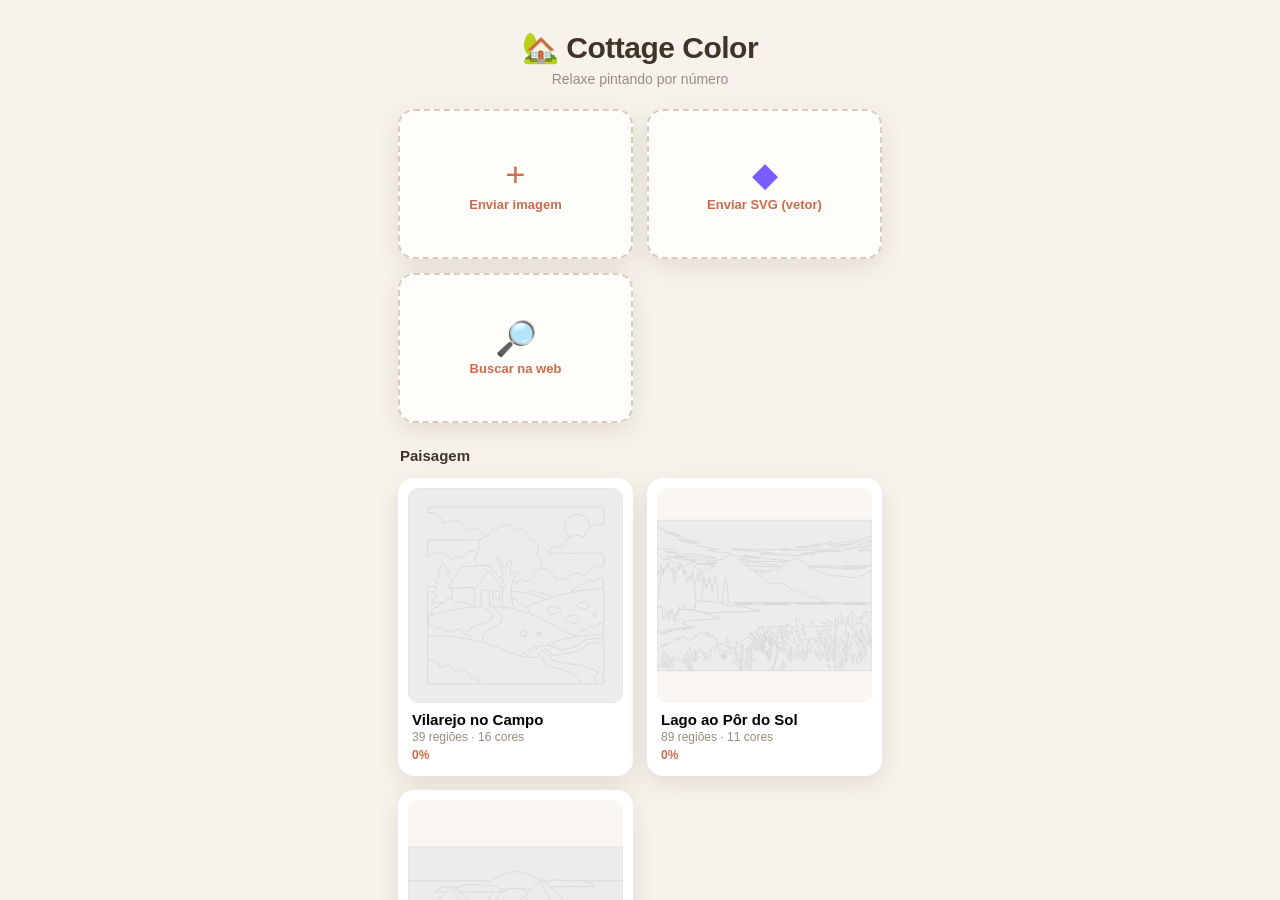
==== index.html @ 09f49cdd "Etapa 3: busca de imagens por tema (Pixabay ilustracoes) - Worker proxy (Cloudflare) que esconde a c" ====
<!DOCTYPE html>
<html lang="pt-BR">
<head>
  <meta charset="UTF-8" />
  <meta name="viewport" content="width=device-width, initial-scale=1, maximum-scale=1, user-scalable=no, viewport-fit=cover" />
  <meta name="theme-color" content="#f7f3ec" />
  <title>Cottage Color</title>
  <!-- PWA: installable + offline (hosted build) -->
  <link rel="manifest" href="manifest.webmanifest" />
  <link rel="icon" href="icons/icon-192.png" />
  <link rel="apple-touch-icon" href="icons/icon-192.png" />
  <meta name="apple-mobile-web-app-capable" content="yes" />
  <meta name="apple-mobile-web-app-status-bar-style" content="default" />
  <meta name="apple-mobile-web-app-title" content="Cottage Color" />
  <meta name="mobile-web-app-capable" content="yes" />
  <link rel="stylesheet" href="src/styles.css" />
</head>
<body>
  <div id="app">

    <!-- Menu / level select -->
    <section id="menu">
      <div class="brand">
        <h1>🏡 Cottage Color</h1>
        <p>Relaxe pintando por número</p>
      </div>
      <div id="menu-grid"></div>
    </section>

    <!-- Game -->
    <section id="game" class="hidden">
      <header class="topbar">
        <button id="back-btn" class="icon-btn" aria-label="Voltar">‹</button>
        <div class="topbar-mid">
          <p id="level-title">—</p>
          <div class="progress-track"><div id="progress-bar"></div></div>
        </div>
        <span id="progress-pct">0%</span>
        <button id="seek-btn" class="icon-btn" aria-label="Achar próxima região">🎯</button>
        <button id="hint-btn" class="icon-btn" aria-label="Dica">💡</button>
        <button id="restart-btn" class="icon-btn" aria-label="Recomeçar">↺</button>
      </header>

      <div id="viewport">
        <div id="stage"></div>
      </div>

      <footer id="palette"></footer>

      <!-- Win overlay: art stays visible (UI hidden), congrats sits at the bottom -->
      <div id="win" class="hidden">
        <div class="win-card">
          <h2>🎉 Concluído!</h2>
          <p>Que obra linda!</p>
          <div class="win-actions">
            <button id="win-share-btn" class="btn-ghost">Compartilhar</button>
            <button id="win-menu-btn" class="btn-primary">Escolher outra</button>
          </div>
        </div>
      </div>
      <div id="confetti"></div>
    </section>

    <!-- Share: composed card of the finished artwork -->
    <section id="share" class="hidden">
      <div class="share-sheet">
        <h2>Compartilhar</h2>
        <div id="share-preview" class="share-preview"><div id="share-spin">Gerando…</div></div>
        <label class="share-toggle"><input type="checkbox" id="share-ba" /> Mostrar antes e depois</label>
        <div class="share-actions">
          <button id="share-do" class="btn-primary">Compartilhar</button>
          <button id="share-dl" class="btn-ghost">Baixar</button>
        </div>
        <p class="share-hint">💡 Dica: toque e segure a imagem para salvar na galeria.</p>
        <button id="share-close" class="btn-text">Fechar</button>
      </div>
    </section>

    <!-- Upload: photo -> board -->
    <section id="upload" class="hidden">
      <div class="sheet">
        <h2>Nova imagem</h2>
        <p class="sheet-hint">💡 Funciona melhor com <b>ilustrações 2D de cores chapadas</b> (ex.: desenhos gerados por IA, cartoon, line-art). Fotos reais muito detalhadas têm resultado imprevisível.</p>
        <div id="up-preview" class="up-preview"></div>
        <p id="up-status" class="up-status">Escolha uma foto para começar.</p>

        <div class="up-control">
          <label for="up-colors">Cores <span id="up-colors-val">24</span></label>
          <input id="up-colors" type="range" min="8" max="40" value="24" />
        </div>

        <div class="up-control">
          <label>Detalhe</label>
          <div id="up-detail" class="seg">
            <button data-detail="low">Menos</button>
            <button data-detail="mid" class="on">Médio</button>
            <button data-detail="high">Mais</button>
          </div>
        </div>

        <div class="up-actions">
          <button id="up-pick" class="btn-ghost">Trocar foto</button>
          <button id="up-play" class="btn-primary" disabled>Jogar</button>
        </div>
        <button id="up-cancel" class="btn-text">Cancelar</button>

        <input id="up-file" type="file" accept="image/*" hidden />
      </div>
    </section>

    <!-- SVG import: vector -> board -->
    <section id="svgimport" class="hidden">
      <div class="sheet">
        <h2>Enviar SVG (vetor)</h2>
        <p class="sheet-hint">💡 Melhor qualidade. Cole ou envie um <b>.svg</b> (ex.: ilustração vetorial gerada por IA). As formas viram regiões e os <b>degradês são preservados</b> — aparecem ao pintar.</p>
        <div id="sv-preview" class="up-preview"></div>
        <p id="sv-status" class="up-status">Cole o código do SVG ou escolha um arquivo.</p>
        <textarea id="sv-text" class="sv-text" placeholder="Cole aqui o conteúdo do arquivo .svg (começa com <svg ...>)"></textarea>
        <div class="up-actions">
          <button id="sv-file-btn" class="btn-ghost">Arquivo…</button>
          <button id="sv-gen" class="btn-ghost">Gerar</button>
          <button id="sv-play" class="btn-primary" disabled>Jogar</button>
        </div>
        <button id="sv-cancel" class="btn-text">Cancelar</button>
        <input id="sv-file" type="file" accept=".svg,.txt,image/svg+xml,text/plain" hidden />
      </div>
    </section>

    <!-- Web search: Pixabay illustrations -> board -->
    <section id="websearch" class="hidden">
      <div class="sheet">
        <h2>Buscar imagem na web</h2>
        <p class="sheet-hint">💡 Busca <b>ilustrações</b> (o estilo que fica melhor no jogo). Digite um tema, escolha uma imagem e jogue.</p>
        <div class="ws-searchbar">
          <input id="ws-q" type="search" placeholder="Ex.: casa de campo, gato, praia…" autocomplete="off" />
          <button id="ws-search" class="btn-primary">Buscar</button>
        </div>
        <p id="ws-status" class="up-status">Digite um tema e toque em Buscar.</p>
        <div id="ws-results" class="ws-results"></div>

        <!-- Chosen image: preview board + play -->
        <div id="ws-make" class="ws-make hidden">
          <div id="ws-preview" class="up-preview"></div>
          <p id="ws-make-status" class="up-status"></p>
          <div class="up-actions">
            <button id="ws-back" class="btn-ghost">← Resultados</button>
            <button id="ws-play" class="btn-primary" disabled>Jogar</button>
          </div>
        </div>

        <button id="ws-cancel" class="btn-text">Cancelar</button>
      </div>
    </section>

  </div>

  <script src="src/boards.js"></script>
  <script src="src/pipeline.js"></script>
  <script src="src/curated.js"></script>
  <script src="src/levels.js"></script>
  <script src="src/game.js"></script>
  <!-- Register the service worker (hosted PWA only; harmless/skipped elsewhere).
       This <script> is stripped from the single-file Artifact bundle by build.js. -->
  <script>
    if ('serviceWorker' in navigator) {
      window.addEventListener('load', function () {
        try { navigator.serviceWorker.register('sw.js').catch(function () {}); } catch (e) {}
      });
    }
  </script>
</body>
</html>
---- src/styles.css ----
:root {
  --bg: #f7f3ec;
  --panel: #ffffff;
  --ink: #40342a;
  --muted: #9a8d7e;
  --accent: #cf6a4c;
  --accent-ink: #ffffff;
  --shadow: 0 8px 24px rgba(80, 60, 40, 0.12);
  --radius: 16px;
}

* { box-sizing: border-box; -webkit-tap-highlight-color: transparent; }

html, body {
  margin: 0;
  height: 100%;
  overscroll-behavior: none;
}

body {
  font-family: -apple-system, BlinkMacSystemFont, "Segoe UI", Roboto, sans-serif;
  background: var(--bg);
  color: var(--ink);
  display: flex;
  justify-content: center;
}

#app {
  width: 100%;
  max-width: 520px;
  height: 100dvh;
  display: flex;
  flex-direction: column;
  position: relative;
  overflow: hidden;
}

.hidden { display: none !important; }

/* ---------------- Menu ---------------- */
#menu {
  padding: 22px 18px 32px;
  overflow-y: auto;
  height: 100%;
}

.brand {
  text-align: center;
  margin: 8px 0 22px;
}
.brand h1 {
  font-size: 30px;
  margin: 0;
  letter-spacing: -0.5px;
}
.brand p {
  margin: 6px 0 0;
  color: var(--muted);
  font-size: 14px;
}

#menu-grid {
  display: grid;
  grid-template-columns: 1fr 1fr;
  gap: 14px;
}

.card {
  border: none;
  background: var(--panel);
  border-radius: var(--radius);
  box-shadow: var(--shadow);
  padding: 10px;
  cursor: pointer;
  display: flex;
  flex-direction: column;
  gap: 8px;
  text-align: left;
  transition: transform 0.12s ease;
}
.card:active { transform: scale(0.97); }

.thumb {
  width: 100%;
  aspect-ratio: 1 / 1;
  border-radius: 10px;
  background: #faf7f2;
  display: block;
}

.card-meta { display: flex; flex-direction: column; gap: 2px; padding: 0 4px 4px; }
.card-title { font-weight: 700; font-size: 15px; }
.card-sub { font-size: 12px; color: var(--muted); }
.card-progress { font-size: 12px; color: var(--accent); font-weight: 600; margin-top: 2px; }

/* upload tile + delete affordance on custom cards */
.card { position: relative; }
.card-add {
  align-items: center;
  justify-content: center;
  gap: 6px;
  color: var(--accent);
  border: 2px dashed #d8cdbd;
  background: #fffdf9;
  min-height: 150px;
}
.add-plus { font-size: 34px; line-height: 1; font-weight: 300; }
.add-label { font-size: 13px; font-weight: 700; }
.card-del {
  position: absolute;
  top: 6px; right: 6px;
  width: 24px; height: 24px;
  border-radius: 99px;
  background: rgba(64, 52, 42, 0.62);
  color: #fff;
  font-size: 13px;
  line-height: 24px;
  text-align: center;
}

/* ---------------- Upload overlay ---------------- */
#upload {
  position: absolute;
  inset: 0;
  z-index: 8;
  background: rgba(64, 52, 42, 0.5);
  backdrop-filter: blur(2px);
  display: flex;
  align-items: flex-end;
  justify-content: center;
}
.sheet {
  width: 100%;
  max-width: 520px;
  background: var(--panel);
  border-radius: 22px 22px 0 0;
  padding: 20px 20px calc(20px + env(safe-area-inset-bottom));
  box-shadow: var(--shadow);
  animation: rise 0.3s ease;
  max-height: 92%;
  overflow-y: auto;
}
.sheet h2 { margin: 0 0 14px; font-size: 20px; text-align: center; }
.up-preview {
  width: 100%;
  aspect-ratio: 4 / 3;
  background: #f2ede4;
  border-radius: 14px;
  display: flex;
  align-items: center;
  justify-content: center;
  overflow: hidden;
}
.preview-svg { max-width: 100%; max-height: 100%; display: block; }
.sv-text {
  width: 100%;
  min-height: 84px;
  max-height: 180px;
  resize: vertical;
  box-sizing: border-box;
  margin-top: 12px;
  padding: 10px;
  border: 1px solid #ded4c6;
  border-radius: 12px;
  background: #fff;
  color: #3a3a3a;
  font-family: ui-monospace, Menlo, Consolas, monospace;
  font-size: 12px;
  line-height: 1.4;
}
.card-add-svg .add-plus { color: #7a5cff; }
.sheet-hint {
  margin: -4px 0 12px;
  padding: 10px 12px;
  background: #f4efe6;
  border-radius: 10px;
  color: var(--muted);
  font-size: 12.5px;
  line-height: 1.45;
}
.sheet-hint b { color: var(--ink, #3a3a3a); font-weight: 600; }
.up-status {
  text-align: center;
  color: var(--muted);
  font-size: 13px;
  margin: 10px 0 4px;
  font-variant-numeric: tabular-nums;
}
.up-control { margin: 14px 0; }
.up-control > label {
  display: block;
  font-size: 13px;
  font-weight: 700;
  margin-bottom: 8px;
  color: var(--ink);
}
#up-colors { width: 100%; accent-color: var(--accent); }
.seg { display: flex; gap: 8px; }
.seg button {
  flex: 1;
  padding: 10px;
  border: 1px solid #e4ddd2;
  background: #f7f3ec;
  border-radius: 10px;
  font-size: 13px;
  font-weight: 600;
  color: var(--ink);
  cursor: pointer;
}
.seg button.on { background: var(--accent); color: #fff; border-color: var(--accent); }
.up-actions { display: flex; gap: 10px; margin-top: 18px; }
.up-actions .btn-primary { flex: 1; }

/* Web search (Etapa 3) — Pixabay illustrations */
.ws-searchbar { display: flex; gap: 8px; margin-bottom: 4px; }
.ws-searchbar input {
  flex: 1;
  min-width: 0;
  padding: 12px 14px;
  border: 1px solid #e4ddd2;
  border-radius: 10px;
  background: #f7f3ec;
  font-size: 15px;
  color: var(--ink);
}
.ws-searchbar .btn-primary { flex: 0 0 auto; padding: 12px 18px; }
.ws-results {
  display: grid;
  grid-template-columns: repeat(3, 1fr);
  gap: 8px;
  max-height: 46vh;
  overflow-y: auto;
  margin-top: 6px;
}
.ws-results:empty { display: none; }
.ws-thumb {
  position: relative;
  aspect-ratio: 1 / 1;
  border-radius: 10px;
  overflow: hidden;
  border: 2px solid transparent;
  background: #f2ede4;
  cursor: pointer;
  padding: 0;
}
.ws-thumb img { width: 100%; height: 100%; object-fit: cover; display: block; }
.ws-thumb.sel { border-color: var(--accent); }
.ws-make { margin-top: 12px; }
.btn-ghost {
  flex: 1;
  border: 1px solid #e4ddd2;
  background: #f7f3ec;
  color: var(--ink);
  padding: 13px;
  border-radius: 14px;
  font-size: 15px;
  font-weight: 700;
  cursor: pointer;
}
.btn-primary:disabled { opacity: 0.4; cursor: default; }
.btn-text {
  display: block;
  width: 100%;
  margin-top: 10px;
  border: none;
  background: none;
  color: var(--muted);
  font-size: 14px;
  padding: 8px;
  cursor: pointer;
}

/* ---------------- Game ---------------- */
#game { height: 100%; display: flex; flex-direction: column; }

.topbar {
  display: flex;
  align-items: center;
  gap: 12px;
  padding: 12px 14px;
  background: var(--panel);
  box-shadow: 0 2px 8px rgba(80, 60, 40, 0.06);
  z-index: 3;
}
.icon-btn {
  border: none;
  background: #f0ebe3;
  color: var(--ink);
  width: 38px; height: 38px;
  border-radius: 12px;
  font-size: 18px;
  cursor: pointer;
  flex: none;
}
.icon-btn:active { background: #e4ddd2; }

.topbar-mid { flex: 1; min-width: 0; }
#level-title {
  font-size: 15px;
  font-weight: 700;
  margin: 0 0 6px;
  white-space: nowrap;
  overflow: hidden;
  text-overflow: ellipsis;
}
.progress-track {
  height: 8px;
  background: #ece5da;
  border-radius: 99px;
  overflow: hidden;
}
#progress-bar {
  height: 100%;
  width: 0%;
  background: linear-gradient(90deg, #8fbf5f, #cf6a4c);
  transition: width 0.3s ease;
}
#progress-pct {
  font-size: 12px;
  color: var(--muted);
  font-weight: 600;
  flex: none;
}

#viewport {
  flex: 1;
  position: relative;
  overflow: hidden;
  background: #efe9df;
  touch-action: none;
}
#stage {
  position: absolute;
  inset: 0;
  transform-origin: 0 0;
  display: flex;
  align-items: center;
  justify-content: center;
  padding: 14px;
}
#art {
  width: 100%;
  max-width: 100%;
  max-height: 100%;
  aspect-ratio: 1 / 1;
  background: #fff;
  border-radius: 12px;
  box-shadow: var(--shadow);
}

.region { transition: fill 0.2s ease; cursor: pointer; }
/* Selected-color regions get a crisper outline on top of the hatch fill so the
   target cells read clearly. Unpainted regions stay fully opaque (no dimming). */
/* Target (hatched) regions: no border — the hatch fill plus the black ink
   contour already mark them; a thick outline crowded out small regions. */
.region.target { stroke: none; }
.region.filled { cursor: default; }
.region.pop { animation: pop 0.32s ease; }
.region.wrong { animation: shake 0.3s ease; }

@keyframes pop {
  0% { transform: scale(1); transform-box: fill-box; transform-origin: center; }
  40% { transform: scale(1.08); transform-box: fill-box; transform-origin: center; }
  100% { transform: scale(1); transform-box: fill-box; transform-origin: center; }
}
@keyframes shake {
  0%,100% { transform: translateX(0); }
  25% { transform: translateX(-1.2px); }
  75% { transform: translateX(1.2px); }
}

/* Seek highlight: a bright pulsing outline that points out the next region. */
.region.seek {
  animation: seek 0.5s ease-in-out 3;
  stroke: #cf6a4c;
}
@keyframes seek {
  0%, 100% { stroke-width: 0.5; }
  50% { stroke-width: 2.4; }
}

.region-num {
  /* --fs is the region-fitted base size; --nz counter-scales it against the
     zoom so the digit keeps a small, constant on-screen size. Hidden until the
     board is zoomed in (see #art.show-nums) — a clean, uncluttered normal view. */
  font-size: calc(var(--fs, 3) * var(--nz, 1) * 1px);
  fill: #8a8175;
  text-anchor: middle;
  dominant-baseline: central;
  pointer-events: none;
  font-weight: 600;
  user-select: none;
  opacity: 0;
  transition: opacity 0.12s ease;
}
#art.show-nums .region-num { opacity: 1; }

/* ---------------- Palette ---------------- */
#palette {
  display: flex;
  gap: 10px;
  padding: 12px 14px calc(12px + env(safe-area-inset-bottom));
  overflow-x: auto;
  background: var(--panel);
  box-shadow: 0 -2px 10px rgba(80, 60, 40, 0.06);
  z-index: 3;
}
.swatch {
  position: relative;
  flex: none;
  width: 52px; height: 52px;
  border-radius: 14px;
  border: 3px solid transparent;
  background: var(--c);
  cursor: pointer;
  display: flex;
  align-items: center;
  justify-content: center;
  transition: transform 0.12s ease, border-color 0.12s ease;
}
.swatch-num {
  font-weight: 800;
  font-size: 18px;
  color: rgba(0, 0, 0, 0.55);
  mix-blend-mode: hard-light;
}
.swatch-count {
  position: absolute;
  top: -6px; right: -6px;
  min-width: 18px; height: 18px;
  padding: 0 4px;
  border-radius: 99px;
  background: var(--ink);
  color: #fff;
  font-size: 11px;
  font-weight: 700;
  display: flex;
  align-items: center;
  justify-content: center;
}
.swatch.active { border-color: var(--ink); transform: translateY(-4px); }
.swatch.done { opacity: 0.35; }
.swatch.done .swatch-count { display: none; }
.swatch.done::after {
  content: "✓";
  position: absolute;
  font-size: 22px;
  color: #fff;
  text-shadow: 0 1px 2px rgba(0,0,0,0.35);
}

/* ---------------- Win overlay ---------------- */
/* Completion: hide the game UI so the finished artwork shows clean. */
#game.complete #palette,
#game.complete #seek-btn,
#game.complete #hint-btn,
#game.complete #restart-btn { display: none; }
#game.complete #viewport { background: #fbf8f2; }

#win {
  position: absolute;
  inset: 0;
  display: flex;
  align-items: flex-end;         /* card sits at the bottom, art stays visible */
  justify-content: center;
  padding: 18px;
  pointer-events: none;          /* only the card is interactive */
  z-index: 5;
}
.win-card {
  background: var(--panel);
  border-radius: 20px;
  padding: 18px 20px calc(16px + env(safe-area-inset-bottom));
  text-align: center;
  box-shadow: 0 6px 26px rgba(60, 45, 30, 0.25);
  animation: rise 0.4s ease;
  width: 100%;
  max-width: 420px;
  pointer-events: auto;
}
.win-card h2 { margin: 0 0 4px; font-size: 22px; }
.win-card p { margin: 0 0 14px; color: var(--muted); }
.win-actions { display: flex; gap: 10px; }
.win-actions .btn-ghost { flex: 1; }
.win-actions .btn-primary { flex: 1; }

/* Acervo category headers */
.menu-section {
  grid-column: 1 / -1;
  margin: 10px 2px 0;
  font-size: 15px;
  font-weight: 700;
  color: var(--ink, #4a4038);
}
.menu-section:first-child { margin-top: 0; }

/* Share overlay */
#share {
  position: absolute;
  inset: 0;
  background: rgba(48, 40, 32, 0.6);
  backdrop-filter: blur(3px);
  display: flex;
  align-items: center;
  justify-content: center;
  padding: 16px;
  z-index: 10;
}
.share-sheet {
  background: var(--panel);
  border-radius: 22px;
  padding: 18px 18px calc(14px + env(safe-area-inset-bottom));
  width: 100%;
  max-width: 440px;
  max-height: 92vh;
  overflow-y: auto;
  text-align: center;
  box-shadow: 0 8px 30px rgba(40, 30, 20, 0.35);
  animation: rise 0.35s ease;
}
.share-sheet h2 { margin: 0 0 12px; font-size: 20px; }
.share-preview {
  background: #efe7d8;
  border-radius: 14px;
  min-height: 180px;
  display: flex;
  align-items: center;
  justify-content: center;
  overflow: hidden;
}
.share-preview img { width: 100%; height: auto; display: block; }
#share-spin { color: var(--muted); font-size: 14px; padding: 40px; }
.share-toggle {
  display: flex; align-items: center; justify-content: center; gap: 8px;
  margin: 14px 0 4px; font-size: 14px; color: var(--ink, #4a4038); cursor: pointer;
}
.share-toggle input { width: 18px; height: 18px; accent-color: var(--accent); }
.share-actions { display: flex; gap: 10px; margin-top: 12px; }
.share-actions .btn-primary, .share-actions .btn-ghost { flex: 1; }
.share-hint { margin: 12px 0 4px; color: var(--muted); font-size: 12.5px; }
.btn-primary {
  border: none;
  background: var(--accent);
  color: var(--accent-ink);
  padding: 13px 26px;
  border-radius: 14px;
  font-size: 15px;
  font-weight: 700;
  cursor: pointer;
}
.btn-primary:active { filter: brightness(0.95); }

@keyframes rise {
  from { transform: translateY(16px); opacity: 0; }
  to { transform: translateY(0); opacity: 1; }
}

/* ---------------- Confetti ---------------- */
#confetti { position: absolute; inset: 0; pointer-events: none; z-index: 6; overflow: hidden; }
.confetti-piece {
  position: absolute;
  top: -12px;
  width: 9px; height: 14px;
  border-radius: 2px;
  animation: fall linear forwards;
}
@keyframes fall {
  to { transform: translateY(110vh) rotate(540deg); opacity: 0.9; }
}
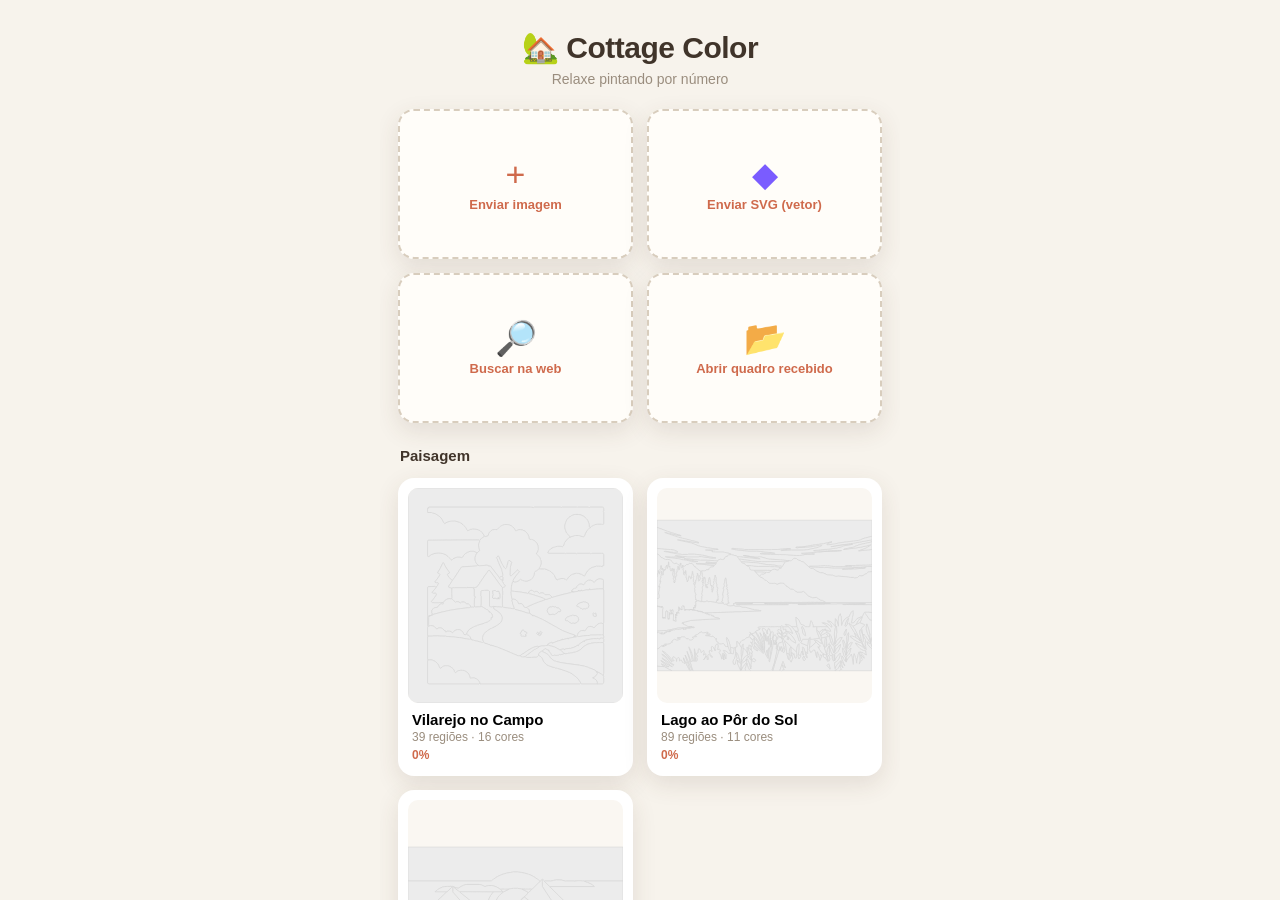
==== commit f71b085e: "Compartilhar quadro jogavel: enviar para um amigo (link ou arquivo) - Botao 📤 nos cards de 'Minhas i" ====
--- a/index.html
+++ b/index.html
@@ -85,6 +85,11 @@
         <p id="up-status" class="up-status">Escolha uma foto para começar.</p>
 
         <div class="up-control">
+          <label for="up-title">Nome</label>
+          <input id="up-title" class="name-input" type="text" maxlength="40" placeholder="Minha imagem" value="Minha imagem" />
+        </div>
+
+        <div class="up-control">
           <label for="up-colors">Cores <span id="up-colors-val">24</span></label>
           <input id="up-colors" type="range" min="8" max="40" value="24" />
         </div>
@@ -115,6 +120,10 @@
         <p class="sheet-hint">💡 Melhor qualidade. Cole ou envie um <b>.svg</b> (ex.: ilustração vetorial gerada por IA). As formas viram regiões e os <b>degradês são preservados</b> — aparecem ao pintar.</p>
         <div id="sv-preview" class="up-preview"></div>
         <p id="sv-status" class="up-status">Cole o código do SVG ou escolha um arquivo.</p>
+        <div class="up-control">
+          <label for="sv-title">Nome</label>
+          <input id="sv-title" class="name-input" type="text" maxlength="40" placeholder="Meu vetor" value="Meu vetor" />
+        </div>
         <textarea id="sv-text" class="sv-text" placeholder="Cole aqui o conteúdo do arquivo .svg (começa com <svg ...>)"></textarea>
         <div class="up-actions">
           <button id="sv-file-btn" class="btn-ghost">Arquivo…</button>
@@ -138,10 +147,25 @@
         <p id="ws-status" class="up-status">Digite um tema e toque em Buscar.</p>
         <div id="ws-results" class="ws-results"></div>
 
-        <!-- Chosen image: preview board + play -->
+        <!-- Chosen image: preview board + controls + play -->
         <div id="ws-make" class="ws-make hidden">
           <div id="ws-preview" class="up-preview"></div>
           <p id="ws-make-status" class="up-status"></p>
+
+          <div class="up-control">
+            <label for="ws-colors">Cores <span id="ws-colors-val">24</span></label>
+            <input id="ws-colors" type="range" min="8" max="40" value="24" />
+          </div>
+
+          <div class="up-control">
+            <label>Dificuldade</label>
+            <div id="ws-detail" class="seg">
+              <button data-detail="low">Fácil</button>
+              <button data-detail="mid" class="on">Médio</button>
+              <button data-detail="high">Difícil</button>
+            </div>
+          </div>
+
           <div class="up-actions">
             <button id="ws-back" class="btn-ghost">← Resultados</button>
             <button id="ws-play" class="btn-primary" disabled>Jogar</button>
@@ -151,6 +175,22 @@
         <button id="ws-cancel" class="btn-text">Cancelar</button>
       </div>
     </section>
+
+    <!-- Send a playable board to a friend (link or file) -->
+    <section id="boardshare" class="hidden">
+      <div class="share-sheet">
+        <h2>Enviar para um amigo jogar</h2>
+        <p class="share-hint">Seu amigo recebe o <b>quadro para pintar do zero</b> (não a foto pronta).</p>
+        <div class="share-actions">
+          <button id="bs-link" class="btn-primary">Enviar link</button>
+          <button id="bs-file" class="btn-ghost">Salvar arquivo</button>
+        </div>
+        <p id="bs-status" class="up-status">Link: abre pronto no celular do amigo. Arquivo: o amigo importa no app.</p>
+        <button id="bs-close" class="btn-text">Fechar</button>
+      </div>
+    </section>
+
+    <input id="board-file" type="file" accept=".json,.ccb,application/json" hidden />
 
   </div>
 
--- a/src/styles.css
+++ b/src/styles.css
@@ -116,6 +116,37 @@
   font-size: 13px;
   line-height: 24px;
   text-align: center;
+}
+.card-rename {
+  position: absolute;
+  top: 6px; right: 34px;
+  width: 24px; height: 24px;
+  border-radius: 99px;
+  background: rgba(64, 52, 42, 0.62);
+  color: #fff;
+  font-size: 12px;
+  line-height: 24px;
+  text-align: center;
+}
+.card-share {
+  position: absolute;
+  top: 6px; right: 62px;
+  width: 24px; height: 24px;
+  border-radius: 99px;
+  background: rgba(64, 52, 42, 0.62);
+  color: #fff;
+  font-size: 12px;
+  line-height: 24px;
+  text-align: center;
+}
+.name-input {
+  width: 100%;
+  padding: 11px 12px;
+  border: 1px solid #e4ddd2;
+  border-radius: 10px;
+  background: #f7f3ec;
+  font-size: 15px;
+  color: var(--ink);
 }
 
 /* ---------------- Upload overlay ---------------- */
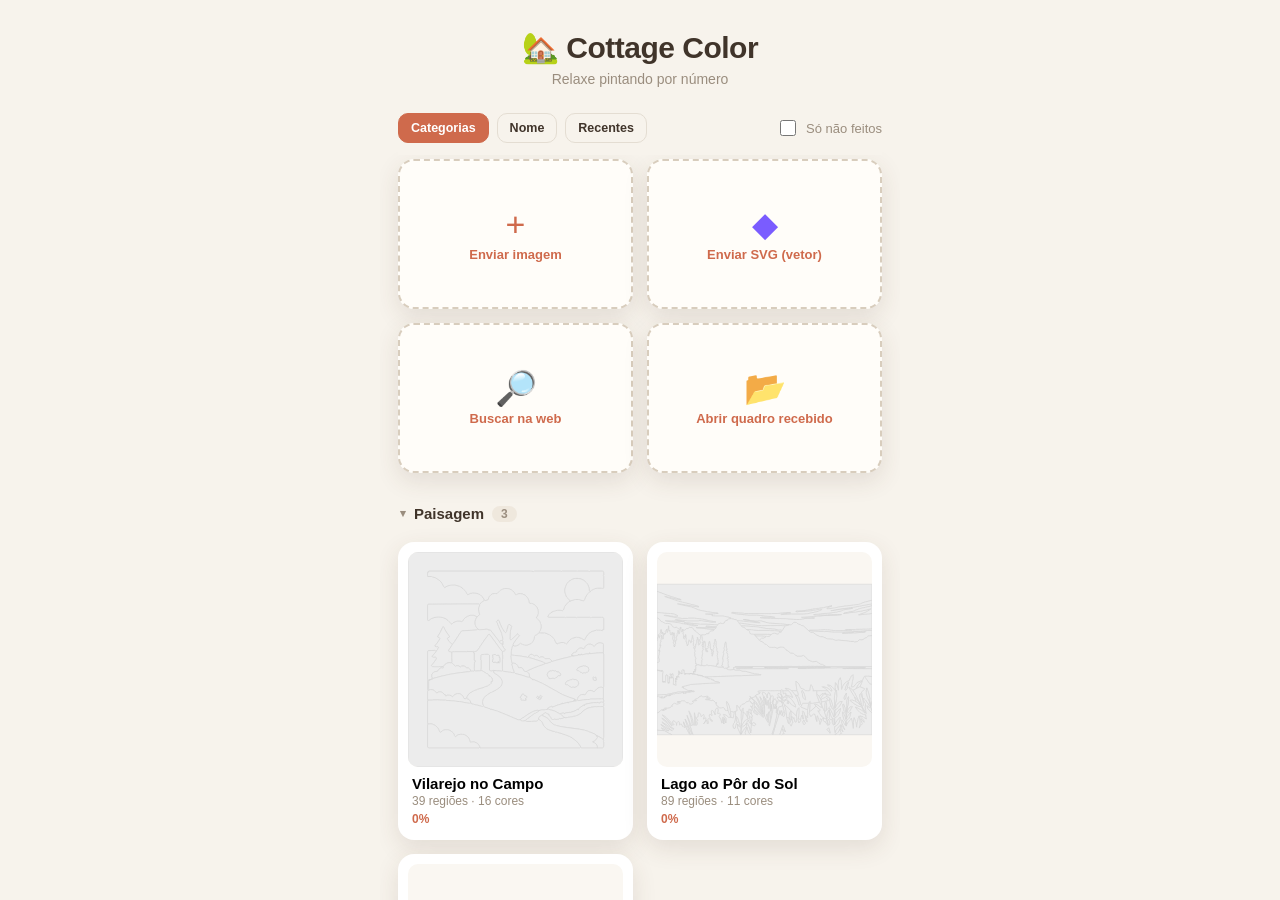
==== commit d64e4225: "Home: modos de visualizacao, filtro e categorias colapsaveis + controles padronizados - Controles pa" ====
--- a/index.html
+++ b/index.html
@@ -24,6 +24,14 @@
         <h1>🏡 Cottage Color</h1>
         <p>Relaxe pintando por número</p>
       </div>
+      <div id="menu-tools">
+        <div class="seg seg-sm" id="menu-sort">
+          <button data-sort="cat" class="on">Categorias</button>
+          <button data-sort="name">Nome</button>
+          <button data-sort="date">Recentes</button>
+        </div>
+        <label class="menu-todo"><input type="checkbox" id="menu-todo" /> Só não feitos</label>
+      </div>
       <div id="menu-grid"></div>
     </section>
 
@@ -95,11 +103,11 @@
         </div>
 
         <div class="up-control">
-          <label>Detalhe</label>
+          <label>Nível de detalhes</label>
           <div id="up-detail" class="seg">
-            <button data-detail="low">Menos</button>
+            <button data-detail="low">Baixo</button>
             <button data-detail="mid" class="on">Médio</button>
-            <button data-detail="high">Mais</button>
+            <button data-detail="high">Alto</button>
           </div>
         </div>
 
@@ -158,11 +166,11 @@
           </div>
 
           <div class="up-control">
-            <label>Dificuldade</label>
+            <label>Nível de detalhes</label>
             <div id="ws-detail" class="seg">
-              <button data-detail="low">Fácil</button>
+              <button data-detail="low">Baixo</button>
               <button data-detail="mid" class="on">Médio</button>
-              <button data-detail="high">Difícil</button>
+              <button data-detail="high">Alto</button>
             </div>
           </div>
 
--- a/src/styles.css
+++ b/src/styles.css
@@ -518,12 +518,60 @@
 /* Acervo category headers */
 .menu-section {
   grid-column: 1 / -1;
-  margin: 10px 2px 0;
+  display: flex;
+  align-items: center;
+  gap: 8px;
+  width: 100%;
+  margin: 12px 0 0;
+  padding: 6px 2px;
+  border: none;
+  background: none;
   font-size: 15px;
   font-weight: 700;
   color: var(--ink, #4a4038);
+  cursor: pointer;
+  text-align: left;
 }
 .menu-section:first-child { margin-top: 0; }
+.menu-section .sec-chev { font-size: 11px; color: var(--muted); transition: transform .15s; }
+.menu-section.collapsed .sec-chev { transform: rotate(-90deg); }
+.menu-section .sec-name { flex: 0 1 auto; }
+.menu-section .sec-count {
+  font-size: 12px; font-weight: 600; color: var(--muted);
+  background: #efe8dd; border-radius: 99px; padding: 1px 9px;
+}
+.menu-empty {
+  grid-column: 1 / -1;
+  text-align: center;
+  color: var(--muted);
+  padding: 28px 8px;
+  font-size: 14px;
+}
+
+/* Home toolbar: view mode + filter */
+#menu-tools {
+  position: sticky;
+  top: 0;
+  z-index: 5;
+  display: flex;
+  align-items: center;
+  justify-content: space-between;
+  gap: 10px 14px;
+  flex-wrap: wrap;
+  margin-bottom: 4px;
+  padding: 4px 0 12px;
+  background: var(--bg);
+}
+.seg-sm button { padding: 7px 12px; font-size: 12.5px; }
+.menu-todo {
+  display: inline-flex;
+  align-items: center;
+  gap: 7px;
+  font-size: 13px;
+  color: var(--muted);
+  white-space: nowrap;
+}
+.menu-todo input { accent-color: var(--accent); width: 16px; height: 16px; }
 
 /* Share overlay */
 #share {
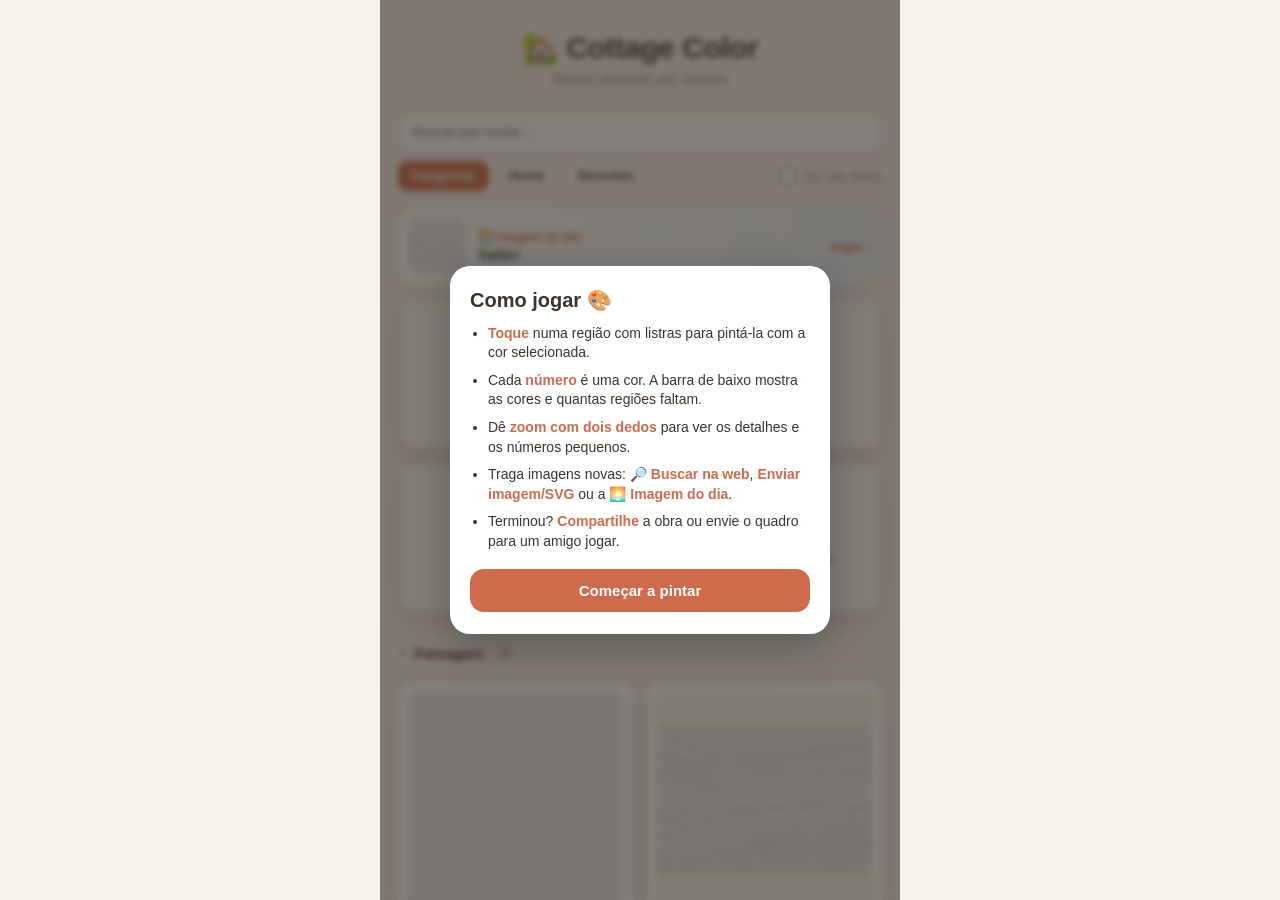
==== commit 382d10b0: "Frente 2: tutorial, busca por nome, continuar, e imagem do dia (automatica) - Tutorial de primeira v" ====
--- a/index.html
+++ b/index.html
@@ -25,6 +25,7 @@
         <p>Relaxe pintando por número</p>
       </div>
       <div id="menu-tools">
+        <input id="menu-search" class="menu-search" type="search" placeholder="Buscar por nome…" autocomplete="off" />
         <div class="seg seg-sm" id="menu-sort">
           <button data-sort="cat" class="on">Categorias</button>
           <button data-sort="name">Nome</button>
@@ -199,6 +200,21 @@
     </section>
 
     <input id="board-file" type="file" accept=".json,.ccb,application/json" hidden />
+
+    <!-- First-time tutorial -->
+    <section id="tutorial" class="hidden">
+      <div class="tut-sheet">
+        <h2>Como jogar 🎨</h2>
+        <ul class="tut-list">
+          <li><b>Toque</b> numa região com listras para pintá-la com a cor selecionada.</li>
+          <li>Cada <b>número</b> é uma cor. A barra de baixo mostra as cores e quantas regiões faltam.</li>
+          <li>Dê <b>zoom com dois dedos</b> para ver os detalhes e os números pequenos.</li>
+          <li>Traga imagens novas: <b>🔎 Buscar na web</b>, <b>Enviar imagem/SVG</b> ou a <b>🌅 Imagem do dia</b>.</li>
+          <li>Terminou? <b>Compartilhe</b> a obra ou envie o quadro para um amigo jogar.</li>
+        </ul>
+        <button id="tut-close" class="btn-primary">Começar a pintar</button>
+      </div>
+    </section>
 
   </div>
 
--- a/src/styles.css
+++ b/src/styles.css
@@ -386,18 +386,21 @@
    contour already mark them; a thick outline crowded out small regions. */
 .region.target { stroke: none; }
 .region.filled { cursor: default; }
-.region.pop { animation: pop 0.32s ease; }
-.region.wrong { animation: shake 0.3s ease; }
-
+.region.pop { transform-box: fill-box; transform-origin: center; animation: pop 0.38s cubic-bezier(.34,1.56,.64,1); }
+.region.wrong { transform-box: fill-box; transform-origin: center; animation: shake 0.34s ease; }
+
+/* A satisfying "stamp": a bright spark that settles, with a gentle overshoot. */
 @keyframes pop {
-  0% { transform: scale(1); transform-box: fill-box; transform-origin: center; }
-  40% { transform: scale(1.08); transform-box: fill-box; transform-origin: center; }
-  100% { transform: scale(1); transform-box: fill-box; transform-origin: center; }
+  0%   { transform: scale(1);    filter: brightness(1.7); }
+  45%  { transform: scale(1.1);  filter: brightness(1.18); }
+  100% { transform: scale(1);    filter: brightness(1); }
 }
 @keyframes shake {
   0%,100% { transform: translateX(0); }
-  25% { transform: translateX(-1.2px); }
-  75% { transform: translateX(1.2px); }
+  20% { transform: translateX(-2.6px); }
+  40% { transform: translateX(2.6px); }
+  60% { transform: translateX(-1.8px); }
+  80% { transform: translateX(1.8px); }
 }
 
 /* Seek highlight: a bright pulsing outline that points out the next region. */
@@ -480,6 +483,28 @@
   text-shadow: 0 1px 2px rgba(0,0,0,0.35);
 }
 
+/* Celebrate the moment a color is finished: the swatch bounces and its ✓ pops. */
+.swatch.just-done { animation: swatchDone 0.6s ease; }
+.swatch.just-done::after { animation: checkPop 0.55s ease; }
+@keyframes swatchDone {
+  0%   { transform: scale(1); }
+  30%  { transform: scale(1.2); }
+  55%  { transform: scale(0.94); }
+  100% { transform: scale(1); }
+}
+@keyframes checkPop {
+  0%   { transform: scale(0);   opacity: 0; }
+  60%  { transform: scale(1.35); opacity: 1; }
+  100% { transform: scale(1);   opacity: 1; }
+}
+/* The remaining-count badge gives a little bump each time it drops. */
+.swatch-count.bump { animation: bump 0.28s ease; }
+@keyframes bump {
+  0%   { transform: scale(1); }
+  45%  { transform: scale(1.45); }
+  100% { transform: scale(1); }
+}
+
 /* ---------------- Win overlay ---------------- */
 /* Completion: hide the game UI so the finished artwork shows clean. */
 #game.complete #palette,
@@ -572,6 +597,71 @@
   white-space: nowrap;
 }
 .menu-todo input { accent-color: var(--accent); width: 16px; height: 16px; }
+.menu-search {
+  flex: 1 1 100%;
+  min-width: 0;
+  padding: 10px 14px;
+  border: 1px solid #e4ddd2;
+  border-radius: 12px;
+  background: var(--panel);
+  font-size: 14px;
+  color: var(--ink);
+}
+
+/* Feature cards: "Continuar" and "Imagem do dia" (full-width banners on top) */
+.feature-card {
+  grid-column: 1 / -1;
+  display: flex;
+  align-items: center;
+  gap: 12px;
+  width: 100%;
+  padding: 10px;
+  border: none;
+  border-radius: 16px;
+  background: var(--panel);
+  box-shadow: 0 2px 10px rgba(80, 60, 40, 0.08);
+  cursor: pointer;
+  text-align: left;
+}
+.continue-card { background: linear-gradient(100deg, #ffffff, #fdf3ee); }
+.daily-card { background: linear-gradient(100deg, #ffffff, #eef4fb); }
+.feature-thumb {
+  flex: none;
+  width: 58px; height: 58px;
+  border-radius: 12px;
+  object-fit: cover;
+  background: #f2ede4;
+}
+.feature-body { flex: 1 1 auto; min-width: 0; display: flex; flex-direction: column; gap: 2px; }
+.feature-kicker { font-size: 12px; font-weight: 700; color: var(--accent); }
+.feature-title {
+  font-size: 15px; font-weight: 700; color: var(--ink);
+  white-space: nowrap; overflow: hidden; text-overflow: ellipsis;
+}
+.feature-sub { font-size: 12px; color: var(--muted); }
+.feature-go { flex: none; font-size: 13px; font-weight: 700; color: var(--accent); }
+
+/* First-time tutorial */
+#tutorial {
+  position: absolute; inset: 0;
+  background: rgba(48, 40, 32, 0.6);
+  backdrop-filter: blur(3px);
+  display: flex; align-items: center; justify-content: center;
+  padding: 22px; z-index: 20;
+}
+#tutorial.hidden { display: none; }
+.tut-sheet {
+  background: var(--panel);
+  border-radius: 20px;
+  padding: 22px 20px;
+  max-width: 380px; width: 100%;
+  box-shadow: 0 12px 40px rgba(0, 0, 0, 0.25);
+}
+.tut-sheet h2 { margin: 0 0 12px; font-size: 20px; }
+.tut-list { margin: 0 0 18px; padding-left: 18px; }
+.tut-list li { margin: 8px 0; font-size: 14px; line-height: 1.4; color: var(--ink); }
+.tut-list b { color: var(--accent); }
+.tut-sheet .btn-primary { width: 100%; }
 
 /* Share overlay */
 #share {
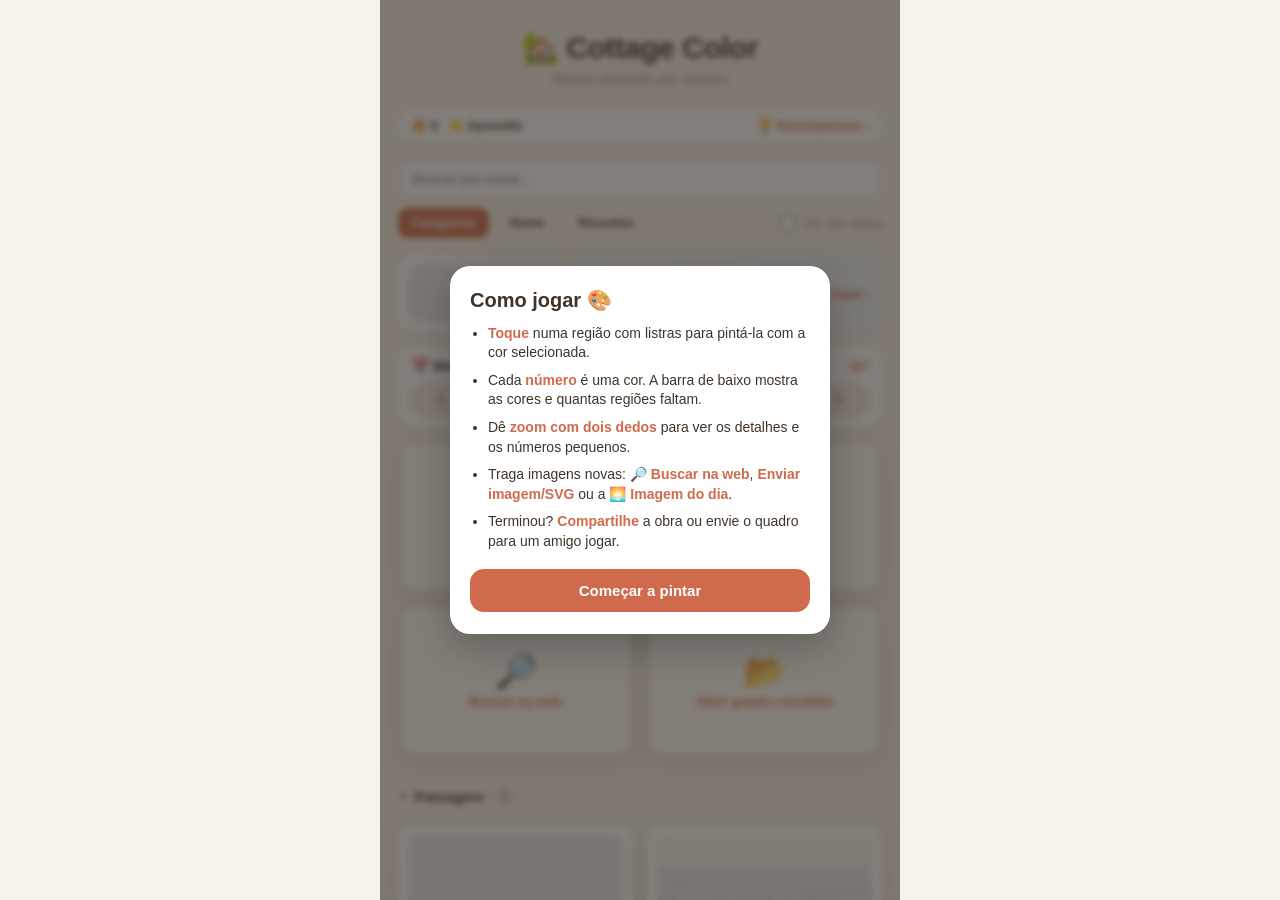
==== commit 6d1e005a: "Gamificacao: ofensiva, meta da semana, XP/nivel e conquistas - Ofensiva diaria (streak) com escudo s" ====
--- a/index.html
+++ b/index.html
@@ -24,6 +24,11 @@
         <h1>🏡 Cottage Color</h1>
         <p>Relaxe pintando por número</p>
       </div>
+      <button id="gg-bar" class="gg-bar" aria-label="Recompensas">
+        <span class="gg-chip" id="gg-streak">🔥 0</span>
+        <span class="gg-chip" id="gg-level">⭐ Aprendiz</span>
+        <span class="gg-more">🏆 Recompensas ›</span>
+      </button>
       <div id="menu-tools">
         <input id="menu-search" class="menu-search" type="search" placeholder="Buscar por nome…" autocomplete="off" />
         <div class="seg seg-sm" id="menu-sort">
@@ -215,6 +220,32 @@
         <button id="tut-close" class="btn-primary">Começar a pintar</button>
       </div>
     </section>
+
+    <!-- Rewards / profile -->
+    <section id="rewards" class="hidden">
+      <div class="rw-sheet">
+        <h2>🏆 Recompensas</h2>
+
+        <div class="rw-level-row">
+          <span class="rw-level-name" id="rw-level">Aprendiz</span>
+          <span class="rw-xp" id="rw-xp">0 XP</span>
+        </div>
+        <div class="rw-track"><div class="rw-fill" id="rw-bar"></div></div>
+
+        <div class="rw-stat"><span>🔥 Ofensiva</span><span id="rw-streak">0 dias</span></div>
+
+        <div class="rw-section-title">📅 Meta da semana</div>
+        <div class="wk-dots" id="rw-week"></div>
+        <p class="rw-hint">Pinte algo todos os dias para uma <b>semana perfeita</b> e ganhar o <b>Quadro da Semana</b>.</p>
+
+        <div class="rw-section-title">🏅 Conquistas</div>
+        <div class="rw-ach" id="rw-ach"></div>
+
+        <button id="rw-close" class="btn-primary">Fechar</button>
+      </div>
+    </section>
+
+    <div id="toast" class="toast-wrap"></div>
 
   </div>
 
--- a/src/styles.css
+++ b/src/styles.css
@@ -663,6 +663,99 @@
 .tut-list b { color: var(--accent); }
 .tut-sheet .btn-primary { width: 100%; }
 
+/* ---------------- Gamification ---------------- */
+.gg-bar {
+  display: flex; align-items: center; gap: 10px;
+  width: 100%; margin: 0 0 14px;
+  padding: 9px 13px; border: none;
+  border-radius: 14px; background: var(--panel);
+  box-shadow: 0 2px 8px rgba(80, 60, 40, 0.06);
+  cursor: pointer;
+}
+.gg-chip { font-size: 13px; font-weight: 700; color: var(--ink); }
+.gg-more { margin-left: auto; font-size: 12.5px; font-weight: 700; color: var(--accent); }
+
+.weekly-card {
+  grid-column: 1 / -1;
+  border-radius: 16px;
+  background: var(--panel);
+  box-shadow: 0 2px 10px rgba(80, 60, 40, 0.08);
+  padding: 12px 14px;
+}
+.weekly-card.perfect { background: linear-gradient(100deg, #ffffff, #fbf1d8); }
+.wk-head { display: flex; justify-content: space-between; align-items: center; margin-bottom: 10px; }
+.wk-title { font-size: 14px; font-weight: 700; color: var(--ink); }
+.wk-count { font-size: 13px; font-weight: 700; color: var(--accent); }
+.wk-dots { display: flex; gap: 7px; }
+.wk-dot {
+  flex: 1; text-align: center;
+  font-size: 12px; font-weight: 700; color: var(--muted);
+  padding: 8px 0; border-radius: 10px;
+  background: #f2ede4; border: 1px solid #e7e0d4;
+}
+.wk-dot.on { background: var(--accent); color: #fff; border-color: var(--accent); }
+.feature-card.weekly-reward {
+  background: linear-gradient(100deg, #ffffff, #fbf1d8);
+  box-shadow: 0 3px 14px rgba(200, 150, 40, 0.20);
+}
+
+#rewards {
+  position: absolute; inset: 0;
+  background: rgba(48, 40, 32, 0.6);
+  backdrop-filter: blur(3px);
+  display: flex; align-items: flex-end; justify-content: center;
+  z-index: 20;
+}
+#rewards.hidden { display: none; }
+.rw-sheet {
+  background: var(--bg);
+  width: 100%; max-width: 480px; max-height: 88%;
+  overflow-y: auto;
+  border-radius: 22px 22px 0 0;
+  padding: 20px 18px calc(20px + env(safe-area-inset-bottom));
+}
+.rw-sheet h2 { margin: 0 0 16px; font-size: 20px; }
+.rw-level-row { display: flex; justify-content: space-between; align-items: baseline; margin-bottom: 6px; }
+.rw-level-name { font-size: 17px; font-weight: 800; color: var(--ink); }
+.rw-xp { font-size: 12px; color: var(--muted); font-variant-numeric: tabular-nums; }
+.rw-track { height: 10px; border-radius: 99px; background: #ece4d8; overflow: hidden; margin-bottom: 8px; }
+.rw-fill { height: 100%; background: var(--accent); border-radius: 99px; transition: width .3s ease; }
+.rw-stat {
+  display: flex; justify-content: space-between;
+  font-size: 14px; font-weight: 600; color: var(--ink);
+  padding: 12px 0; margin-top: 8px; border-top: 1px solid #ece4d8;
+}
+.rw-section-title { font-size: 14px; font-weight: 800; color: var(--ink); margin: 14px 0 8px; }
+.rw-hint { font-size: 12px; color: var(--muted); margin: 8px 0 0; }
+.rw-hint b { color: var(--accent); }
+.rw-ach { display: grid; grid-template-columns: 1fr 1fr; gap: 8px; }
+.ach {
+  display: flex; flex-direction: column; gap: 2px;
+  padding: 10px; border-radius: 12px;
+  background: var(--panel); border: 1px solid #ece4d8;
+  opacity: 0.55; filter: grayscale(0.55);
+}
+.ach.got { opacity: 1; filter: none; box-shadow: 0 2px 8px rgba(80, 60, 40, 0.08); }
+.ach-ic { font-size: 20px; }
+.ach-t { font-size: 13px; font-weight: 700; color: var(--ink); }
+.ach-d { font-size: 11px; color: var(--muted); line-height: 1.3; }
+.rw-sheet .btn-primary { width: 100%; margin-top: 18px; }
+
+.toast-wrap {
+  position: fixed; left: 0; right: 0; top: 14px;
+  display: flex; flex-direction: column; align-items: center; gap: 8px;
+  z-index: 50; pointer-events: none;
+}
+.toast {
+  background: rgba(40, 32, 26, 0.94); color: #fff;
+  padding: 10px 16px; border-radius: 99px;
+  font-size: 13px; font-weight: 600; max-width: 90%;
+  box-shadow: 0 6px 20px rgba(0, 0, 0, 0.25);
+  opacity: 0; transform: translateY(-10px);
+  transition: opacity .25s ease, transform .25s ease;
+}
+.toast.show { opacity: 1; transform: translateY(0); }
+
 /* Share overlay */
 #share {
   position: absolute;
